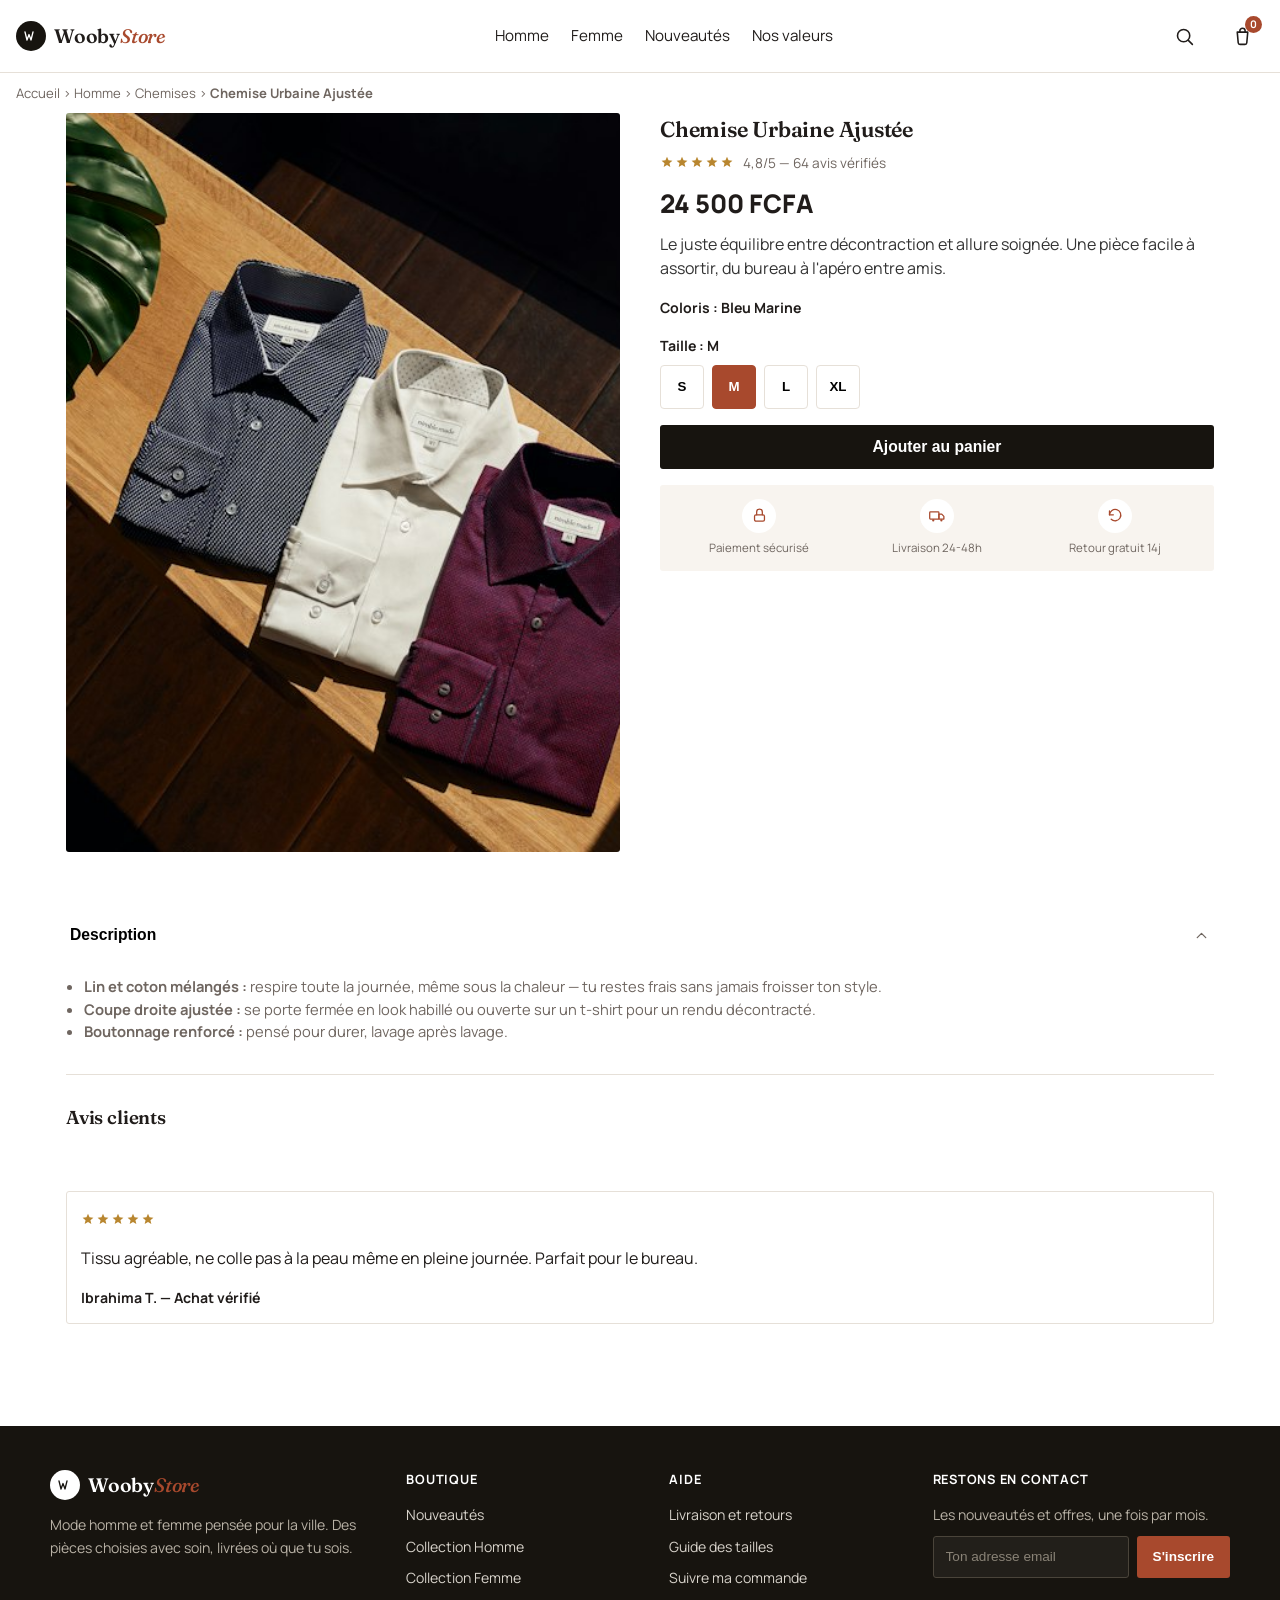
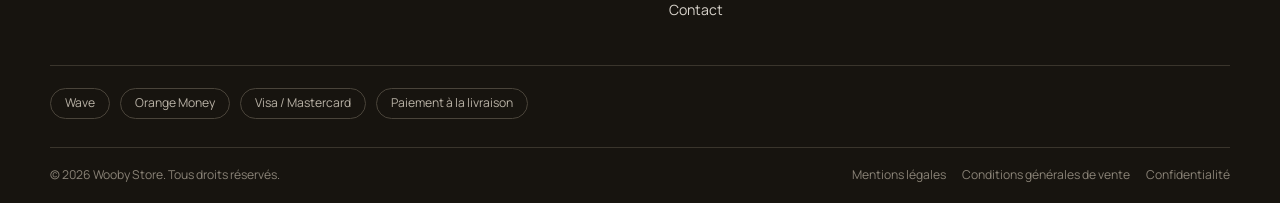
==== produit-2.html @ d448c592 "Premiere version de la maquette Wooby Store Boutique en ligne complete : catalogue, fiches produits," ====
<!DOCTYPE html>
<html lang="fr">
<head>
<meta charset="UTF-8">
<meta name="viewport" content="width=device-width, initial-scale=1.0">
<title>Chemise Urbaine Ajustée — Wooby Store</title>
<link rel="stylesheet" href="css/style.css">
</head>
<body>

<header class="site-header">
  <div class="header-bar">
    <button class="menu-burger" onclick="toggleMenuMobile()" aria-label="Ouvrir le menu"><svg class="icon" viewBox="0 0 24 24" fill="none" stroke="currentColor" stroke-width="1.8" stroke-linecap="round" stroke-linejoin="round" aria-hidden="true"><line x1="3" y1="6" x2="21" y2="6"/><line x1="3" y1="12" x2="21" y2="12"/><line x1="3" y1="18" x2="21" y2="18"/></svg></button>
    <a href="index.html" class="logo"><span class="logo-marque" aria-hidden="true"><svg viewBox="0 0 32 32"><path d="M4 8l4 16 4-11 4 11 4-16" fill="none" stroke="currentColor" stroke-width="2.6" stroke-linecap="round" stroke-linejoin="round"/></svg></span><span class="logo-texte">Wooby<em>Store</em></span></a>
    <nav class="nav-principale">
      <a href="categorie-homme.html">Homme</a>
      <a href="categorie-femme.html">Femme</a>
      <a href="liste-produits.html?cat=nouveautes">Nouveautés</a>
      <a href="index.html#a-propos">Nos valeurs</a>
    </nav>
    <div class="header-icones">
      <button class="icone-btn" aria-label="Rechercher"><svg class="icon" viewBox="0 0 24 24" fill="none" stroke="currentColor" stroke-width="1.8" stroke-linecap="round" stroke-linejoin="round" aria-hidden="true"><circle cx="11" cy="11" r="7"/><line x1="21" y1="21" x2="16.65" y2="16.65"/></svg></button>
      <a href="panier.html" class="icone-btn" aria-label="Panier"><svg class="icon" viewBox="0 0 24 24" fill="none" stroke="currentColor" stroke-width="1.8" stroke-linecap="round" stroke-linejoin="round" aria-hidden="true"><path d="M6 7h12l-1.1 12.1a2 2 0 0 1-2 1.9H9.1a2 2 0 0 1-2-1.9L6 7z"/><path d="M9 7V5.5a3 3 0 0 1 6 0V7"/></svg><span class="badge-panier">0</span></a>
    </div>
  </div>
  <div class="menu-mobile" id="menu-mobile">
    <a href="categorie-homme.html">Homme</a>
    <a href="categorie-femme.html">Femme</a>
    <a href="liste-produits.html?cat=nouveautes">Nouveautés</a>
    <a href="index.html#a-propos">Nos valeurs</a>
  </div>
</header>

<nav class="fil-ariane">
  <a href="index.html">Accueil</a> &rsaquo;
  <a href="categorie-homme.html">Homme</a> &rsaquo;
  <a href="liste-produits.html?cat=chemises">Chemises</a> &rsaquo;
  <strong>Chemise Urbaine Ajustée</strong>
</nav>

<div class="page-produit">
  <div class="container">

    <div class="galerie">
      <div class="galerie-principale">
        <img id="image-principale" src="images/chemise-homme.jpg" alt="Chemise Urbaine Ajustée, pliée">
      </div>
    </div>

    <div class="zone-achat">
      <h1>Chemise Urbaine Ajustée</h1>
      <div class="note-avis">
        <span class="etoiles"><svg class="icon-star" viewBox="0 0 24 24" aria-hidden="true"><polygon points="12,3 14.6,9.1 21.3,9.7 16.2,14.1 17.7,20.6 12,17.1 6.3,20.6 7.8,14.1 2.7,9.7 9.4,9.1"/></svg><svg class="icon-star" viewBox="0 0 24 24" aria-hidden="true"><polygon points="12,3 14.6,9.1 21.3,9.7 16.2,14.1 17.7,20.6 12,17.1 6.3,20.6 7.8,14.1 2.7,9.7 9.4,9.1"/></svg><svg class="icon-star" viewBox="0 0 24 24" aria-hidden="true"><polygon points="12,3 14.6,9.1 21.3,9.7 16.2,14.1 17.7,20.6 12,17.1 6.3,20.6 7.8,14.1 2.7,9.7 9.4,9.1"/></svg><svg class="icon-star" viewBox="0 0 24 24" aria-hidden="true"><polygon points="12,3 14.6,9.1 21.3,9.7 16.2,14.1 17.7,20.6 12,17.1 6.3,20.6 7.8,14.1 2.7,9.7 9.4,9.1"/></svg><svg class="icon-star" viewBox="0 0 24 24" aria-hidden="true"><polygon points="12,3 14.6,9.1 21.3,9.7 16.2,14.1 17.7,20.6 12,17.1 6.3,20.6 7.8,14.1 2.7,9.7 9.4,9.1"/></svg></span>
        <span>4,8/5 — 64 avis vérifiés</span>
      </div>

      <div class="prix-produit">24 500 FCFA</div>

      <p style="margin:-6px 0 16px; color:#333;">
        Le juste équilibre entre décontraction et allure soignée. Une pièce facile à assortir, du bureau à l'apéro entre amis.
      </p>

      <div class="selecteur">
        <label>Coloris : <span id="couleur-choisie">Bleu Marine</span></label>
      </div>

      <div class="selecteur">
        <label>Taille : <span id="taille-choisie">M</span></label>
        <div class="options-taille">
          <button class="pastille-taille" onclick="choisirTaille('S', this)">S</button>
          <button class="pastille-taille actif" onclick="choisirTaille('M', this)">M</button>
          <button class="pastille-taille" onclick="choisirTaille('L', this)">L</button>
          <button class="pastille-taille" onclick="choisirTaille('XL', this)">XL</button>
        </div>
      </div>

      <div class="cta-desktop">
        <button class="btn btn-primaire btn-large"
          onclick="ajouterAuPanier({id:'chemise', nom:'Chemise Urbaine Ajustée', prix:24500, image:'images/chemise-homme.jpg', couleur: document.getElementById('couleur-choisie').textContent, taille: document.getElementById('taille-choisie').textContent, quantite:1}); window.location.href='panier.html';">
          Ajouter au panier
        </button>
      </div>

      <div class="reassurance">
        <div class="item"><span class="picto"><svg class="icon" viewBox="0 0 24 24" fill="none" stroke="currentColor" stroke-width="1.8" stroke-linecap="round" stroke-linejoin="round" aria-hidden="true"><rect x="5" y="11" width="14" height="9" rx="2"/><path d="M8 11V7a4 4 0 0 1 8 0v4"/></svg></span>Paiement sécurisé</div>
        <div class="item"><span class="picto"><svg class="icon" viewBox="0 0 24 24" fill="none" stroke="currentColor" stroke-width="1.8" stroke-linecap="round" stroke-linejoin="round" aria-hidden="true"><rect x="1" y="7" width="13" height="10" rx="1"/><path d="M14 10h4l3 3.2V17h-7v-7z"/><circle cx="6" cy="19" r="1.6" fill="currentColor" stroke="none"/><circle cx="17.5" cy="19" r="1.6" fill="currentColor" stroke="none"/></svg></span>Livraison 24-48h</div>
        <div class="item"><span class="picto"><svg class="icon" viewBox="0 0 24 24" fill="none" stroke="currentColor" stroke-width="1.8" stroke-linecap="round" stroke-linejoin="round" aria-hidden="true"><path d="M3.5 11a8 8 0 1 1 2.4 6.2"/><polyline points="3.5 5.5 3.5 11 9 11"/></svg></span>Retour gratuit 14j</div>
      </div>
    </div>

    <div class="onglets">
      <div class="accordeon-item ouvert">
        <button class="accordeon-titre" onclick="toggleAccordeon(this)">Description <span class="fleche"><svg class="icon" viewBox="0 0 24 24" fill="none" stroke="currentColor" stroke-width="1.8" stroke-linecap="round" stroke-linejoin="round" aria-hidden="true"><polyline points="6 9 12 15 18 9"/></svg></span></button>
        <div class="accordeon-contenu">
          <ul>
            <li><strong>Lin et coton mélangés :</strong> respire toute la journée, même sous la chaleur — tu restes frais sans jamais froisser ton style.</li>
            <li><strong>Coupe droite ajustée :</strong> se porte fermée en look habillé ou ouverte sur un t-shirt pour un rendu décontracté.</li>
            <li><strong>Boutonnage renforcé :</strong> pensé pour durer, lavage après lavage.</li>
          </ul>
        </div>
      </div>
      <h3 style="margin-top:28px;">Avis clients</h3>
    </div>
    <div class="avis-liste">
      <div class="avis-carte">
        <span class="etoiles"><svg class="icon-star" viewBox="0 0 24 24" aria-hidden="true"><polygon points="12,3 14.6,9.1 21.3,9.7 16.2,14.1 17.7,20.6 12,17.1 6.3,20.6 7.8,14.1 2.7,9.7 9.4,9.1"/></svg><svg class="icon-star" viewBox="0 0 24 24" aria-hidden="true"><polygon points="12,3 14.6,9.1 21.3,9.7 16.2,14.1 17.7,20.6 12,17.1 6.3,20.6 7.8,14.1 2.7,9.7 9.4,9.1"/></svg><svg class="icon-star" viewBox="0 0 24 24" aria-hidden="true"><polygon points="12,3 14.6,9.1 21.3,9.7 16.2,14.1 17.7,20.6 12,17.1 6.3,20.6 7.8,14.1 2.7,9.7 9.4,9.1"/></svg><svg class="icon-star" viewBox="0 0 24 24" aria-hidden="true"><polygon points="12,3 14.6,9.1 21.3,9.7 16.2,14.1 17.7,20.6 12,17.1 6.3,20.6 7.8,14.1 2.7,9.7 9.4,9.1"/></svg><svg class="icon-star" viewBox="0 0 24 24" aria-hidden="true"><polygon points="12,3 14.6,9.1 21.3,9.7 16.2,14.1 17.7,20.6 12,17.1 6.3,20.6 7.8,14.1 2.7,9.7 9.4,9.1"/></svg></span>
        <p>Tissu agréable, ne colle pas à la peau même en pleine journée. Parfait pour le bureau.</p>
        <div class="auteur">Ibrahima T. — Achat vérifié</div>
      </div>
    </div>

  </div>
</div>

<footer class="site-footer" id="a-propos">
  <div class="footer-haut">
    <div class="footer-marque">
      <span class="logo"><span class="logo-marque" aria-hidden="true"><svg viewBox="0 0 32 32"><path d="M4 8l4 16 4-11 4 11 4-16" fill="none" stroke="currentColor" stroke-width="2.6" stroke-linecap="round" stroke-linejoin="round"/></svg></span><span class="logo-texte">Wooby<em>Store</em></span></span>
      <p>Mode homme et femme pensée pour la ville. Des pièces choisies avec soin, livrées où que tu sois.</p>
    </div>

    <div class="footer-colonne">
      <h4>Boutique</h4>
      <ul>
        <li><a href="liste-produits.html?cat=nouveautes">Nouveautés</a></li>
        <li><a href="categorie-homme.html">Collection Homme</a></li>
        <li><a href="categorie-femme.html">Collection Femme</a></li>
      </ul>
    </div>

    <div class="footer-colonne">
      <h4>Aide</h4>
      <ul>
        <li><a href="#">Livraison et retours</a></li>
        <li><a href="#">Guide des tailles</a></li>
        <li><a href="#">Suivre ma commande</a></li>
        <li><a href="#">Contact</a></li>
      </ul>
    </div>

    <div class="footer-colonne footer-newsletter">
      <h4>Restons en contact</h4>
      <p style="margin:0 0 10px; color:#b9b2a6;">Les nouveautés et offres, une fois par mois.</p>
      <form onsubmit="return false;">
        <input type="email" placeholder="Ton adresse email" aria-label="Adresse email">
        <button type="submit">S'inscrire</button>
      </form>
    </div>
  </div>

  <div class="footer-paiements">
    <span>Wave</span>
    <span>Orange Money</span>
    <span>Visa / Mastercard</span>
    <span>Paiement à la livraison</span>
  </div>

  <div class="footer-bas">
    <span>© 2026 Wooby Store. Tous droits réservés.</span>
    <nav>
      <a href="#">Mentions légales</a>
      <a href="#">Conditions générales de vente</a>
      <a href="#">Confidentialité</a>
    </nav>
  </div>
</footer>

<div class="cta-flottant">
  <span class="prix-mini">24 500 FCFA</span>
  <button class="btn btn-primaire" style="flex:1;"
    onclick="ajouterAuPanier({id:'chemise', nom:'Chemise Urbaine Ajustée', prix:24500, image:'images/chemise-homme.jpg', couleur: document.getElementById('couleur-choisie').textContent, taille: document.getElementById('taille-choisie').textContent, quantite:1}); window.location.href='panier.html';">
    Ajouter au panier
  </button>
</div>

<script src="js/script.js"></script>
</body>
</html>
---- css/style.css ----
/* =========================================================
   WOOBY STORE — Feuille de style unique, mobile-first
   ========================================================= */

@import url('https://fonts.googleapis.com/css2?family=Fraunces:ital,opsz,wght@0,9..144,500;0,9..144,600;0,9..144,700;1,9..144,500&family=Manrope:wght@400;500;600;700;800&display=swap');

:root {
  --couleur-fond: #ffffff;
  --couleur-texte: #201c1a;
  --couleur-texte-clair: #6f6660;
  --couleur-bordure: #e6e0d8;
  --couleur-accent: #17140f;       /* CTA principal : encre profonde, contraste maximal */
  --couleur-accent-hover: #322c24;
  --couleur-marque: #a8492d;       /* rouille signature — remplace le noir/blanc générique */
  --couleur-marque-claire: #f3e3da;
  --couleur-succes: #2f6b4f;       /* réassurance / confirmation */
  --couleur-alerte: #a8492d;       /* stock bas — reprend la couleur de marque */
  --couleur-fond-clair: #f8f4ef;
  --police-titres: "Fraunces", Georgia, serif;
  --police-texte: "Manrope", -apple-system, "Segoe UI", Roboto, sans-serif;
  --rayon: 3px;
  --ombre: 0 2px 14px rgba(23,20,15,0.07);
  --zone-cliquable-min: 44px;
  font-size: 16px;
}

* { box-sizing: border-box; }

body {
  margin: 0;
  font-family: var(--police-texte);
  color: var(--couleur-texte);
  background: var(--couleur-fond);
  line-height: 1.55;
  padding-bottom: 78px; /* laisse la place au CTA flottant mobile */
}

h1, h2, h3, .section-titre {
  font-family: var(--police-titres);
  font-weight: 600;
  letter-spacing: -0.01em;
}

/* ================= ICONES SVG (remplacent les emojis) ================= */

.icon {
  width: 20px;
  height: 20px;
  flex-shrink: 0;
  vertical-align: -5px;
}

.icon-star {
  width: 14px;
  height: 14px;
  vertical-align: -2px;
  fill: #b8862f;
  margin-right: 1px;
}
.icon-star-vide { fill: #e6dfd3; }

a { color: inherit; text-decoration: none; }
img { max-width: 100%; display: block; }
ul { padding-left: 1.1rem; }

.container {
  max-width: 1180px;
  margin: 0 auto;
  padding: 0 16px;
}

/* ================= HEADER / NAVIGATION ================= */

.site-header {
  position: sticky;
  top: 0;
  z-index: 50;
  background: #fff;
  border-bottom: 1px solid var(--couleur-bordure);
}

.header-bar {
  display: flex;
  align-items: center;
  justify-content: space-between;
  padding: 14px 16px;
  gap: 12px;
}

.logo {
  display: flex;
  align-items: center;
  gap: 8px;
}

.logo-marque {
  width: 30px;
  height: 30px;
  display: flex;
  align-items: center;
  justify-content: center;
  border-radius: 50%;
  background: var(--couleur-accent);
  color: #fff;
  flex-shrink: 0;
}
.logo-marque svg { width: 16px; height: 16px; }

.logo-texte {
  font-family: var(--police-titres);
  font-size: 1.22rem;
  font-weight: 600;
  letter-spacing: -0.01em;
  color: var(--couleur-texte);
}
.logo-texte em {
  font-style: italic;
  font-weight: 500;
  color: var(--couleur-marque);
}

.nav-principale {
  display: none;
  gap: 22px;
  font-size: 0.95rem;
}

.nav-principale a:hover { text-decoration: underline; }

.header-icones {
  display: flex;
  align-items: center;
  gap: 14px;
}

.icone-btn {
  position: relative;
  display: flex;
  align-items: center;
  justify-content: center;
  width: var(--zone-cliquable-min);
  height: var(--zone-cliquable-min);
  cursor: pointer;
  background: none;
  border: none;
  color: var(--couleur-texte);
}
.icone-btn .icon { vertical-align: 0; width: 21px; height: 21px; }

.badge-panier {
  position: absolute;
  top: 2px;
  right: 2px;
  background: var(--couleur-marque);
  color: #fff;
  font-size: 0.65rem;
  font-weight: 700;
  border-radius: 50%;
  width: 17px;
  height: 17px;
  display: flex;
  align-items: center;
  justify-content: center;
}

/* menu hamburger — zone rouge : toléré mais sans action de vente */
.menu-burger {
  width: var(--zone-cliquable-min);
  height: var(--zone-cliquable-min);
  display: flex;
  align-items: center;
  justify-content: center;
  background: none;
  border: none;
  cursor: pointer;
  color: var(--couleur-texte);
}
.menu-burger .icon { vertical-align: 0; }

.menu-mobile {
  display: none;
  flex-direction: column;
  border-top: 1px solid var(--couleur-bordure);
  padding: 10px 16px 16px;
}

.menu-mobile.ouvert { display: flex; }

.menu-mobile a {
  padding: 12px 0;
  border-bottom: 1px solid var(--couleur-bordure);
  font-size: 1rem;
}

.fil-ariane {
  font-size: 0.82rem;
  color: var(--couleur-texte-clair);
  padding: 10px 16px;
}

.fil-ariane a:hover { text-decoration: underline; }

/* ================= HERO / ACCUEIL ================= */

.hero {
  position: relative;
  min-height: 62vw;
  max-height: 520px;
  overflow: hidden;
  display: flex;
  align-items: flex-end;
}

.hero img {
  position: absolute;
  inset: 0;
  width: 100%;
  height: 100%;
  object-fit: cover;
}

.hero-contenu {
  position: relative;
  z-index: 2;
  padding: 28px 20px;
  color: #fff;
  background: linear-gradient(0deg, rgba(0,0,0,0.55), rgba(0,0,0,0));
  width: 100%;
}

.hero-contenu h1 {
  margin: 0 0 6px;
  font-size: 1.6rem;
}

.hero-contenu p { margin: 0 0 14px; opacity: 0.9; }

.btn {
  display: inline-flex;
  align-items: center;
  justify-content: center;
  gap: 8px;
  padding: 13px 22px;
  border-radius: var(--rayon);
  font-weight: 700;
  font-size: 0.98rem;
  cursor: pointer;
  border: none;
  min-height: var(--zone-cliquable-min);
}

.btn-primaire {
  background: var(--couleur-accent);
  color: #fff;
}
.btn-primaire:hover { background: var(--couleur-accent-hover); }

.btn-secondaire {
  background: #fff;
  color: var(--couleur-texte);
  border: 2px solid var(--couleur-texte);
}

.btn-large { width: 100%; }

.section-titre {
  font-size: 1.25rem;
  margin: 34px 0 16px;
  padding: 0 16px;
}

/* deux blocs Homme / Femme sur l'accueil */
.genres {
  display: grid;
  grid-template-columns: 1fr;
  gap: 14px;
  padding: 0 16px;
}

.genre-carte {
  position: relative;
  border-radius: var(--rayon);
  overflow: hidden;
  min-height: 240px;
  display: flex;
  align-items: flex-end;
}

.genre-carte img {
  position: absolute;
  inset: 0;
  width: 100%;
  height: 100%;
  object-fit: cover;
}

.genre-carte .overlay {
  position: relative;
  z-index: 2;
  padding: 18px;
  background: linear-gradient(0deg, rgba(0,0,0,0.6), rgba(0,0,0,0));
  width: 100%;
  color: #fff;
}

.genre-carte h3 { margin: 0 0 4px; font-size: 1.15rem; }
.genre-carte a { font-size: 0.85rem; text-decoration: underline; }

/* ================= GRILLE PRODUITS ================= */

.grille-produits {
  display: grid;
  grid-template-columns: repeat(2, 1fr);
  gap: 14px;
  padding: 0 16px 30px;
}

.carte-produit {
  border: 1px solid var(--couleur-bordure);
  border-radius: var(--rayon);
  overflow: hidden;
  background: #fff;
  display: flex;
  flex-direction: column;
}

.carte-produit .image-wrap { position: relative; aspect-ratio: 3/4; overflow: hidden; }
.carte-produit img { width: 100%; height: 100%; object-fit: cover; }

.badge-stock {
  position: absolute;
  top: 8px;
  left: 8px;
  background: var(--couleur-alerte);
  color: #fff;
  font-size: 0.68rem;
  font-weight: 700;
  padding: 3px 8px;
  border-radius: 20px;
}

.carte-produit-info { padding: 10px 12px 14px; flex: 1; display: flex; flex-direction: column; }
.carte-produit-info h4 { margin: 0 0 4px; font-size: 0.92rem; }
.carte-produit-info .prix { font-weight: 800; margin-top: auto; padding-top: 6px; }
.etoiles { color: #d99a00; font-size: 0.8rem; }

/* ================= CATEGORIES (sous-catégories) ================= */

.sous-categories {
  display: grid;
  grid-template-columns: repeat(2, 1fr);
  gap: 12px;
  padding: 0 16px 30px;
}

.sous-cat-carte {
  position: relative;
  border-radius: var(--rayon);
  overflow: hidden;
  aspect-ratio: 1/1;
  display: flex;
  align-items: flex-end;
}

.sous-cat-carte img { position: absolute; inset: 0; width: 100%; height: 100%; object-fit: cover; }

.sous-cat-carte span {
  position: relative;
  z-index: 2;
  color: #fff;
  font-weight: 700;
  padding: 12px;
  width: 100%;
  background: linear-gradient(0deg, rgba(0,0,0,0.55), rgba(0,0,0,0));
}

/* ================= PAGE PRODUIT (CRO) ================= */

.page-produit { padding-bottom: 40px; }

.galerie {
  padding: 0 16px;
}

.galerie-principale {
  position: relative;
  aspect-ratio: 3/4;
  border-radius: var(--rayon);
  overflow: hidden;
  background: var(--couleur-fond-clair);
  margin-bottom: 8px;
}

.galerie-principale img {
  width: 100%;
  height: 100%;
  object-fit: cover;
}

.galerie-vignettes {
  display: grid;
  grid-template-columns: repeat(4, 1fr);
  gap: 8px;
}

.galerie-vignettes button {
  padding: 0;
  border: 2px solid transparent;
  border-radius: 4px;
  overflow: hidden;
  aspect-ratio: 1/1;
  cursor: pointer;
  background: none;
}

.galerie-vignettes button.actif { border-color: var(--couleur-marque); }
.galerie-vignettes img { width: 100%; height: 100%; object-fit: cover; }

.zone-achat {
  padding: 20px 16px 0;
}

.zone-achat h1 { font-size: 1.35rem; margin: 0 0 6px; }

.note-avis {
  display: flex;
  align-items: center;
  gap: 8px;
  font-size: 0.85rem;
  color: var(--couleur-texte-clair);
  margin-bottom: 10px;
}

.prix-produit { font-size: 1.6rem; font-weight: 800; margin-bottom: 14px; }
.prix-produit .barre { font-size: 1rem; font-weight: 400; text-decoration: line-through; color: var(--couleur-texte-clair); margin-left: 8px; }

.selecteur { margin-bottom: 16px; }
.selecteur label { display: block; font-weight: 700; font-size: 0.88rem; margin-bottom: 8px; }

.options-couleur { display: flex; gap: 10px; }
.pastille-couleur {
  width: 34px; height: 34px; border-radius: 50%;
  border: 2px solid var(--couleur-bordure);
  cursor: pointer;
  position: relative;
}
.pastille-couleur.actif { border-color: var(--couleur-marque); }
.pastille-couleur.actif::after {
  content: "✓"; position: absolute; inset: 0; display: flex;
  align-items: center; justify-content: center; color: #fff; font-size: 0.8rem;
}

.options-taille { display: flex; gap: 8px; flex-wrap: wrap; }
.pastille-taille {
  min-width: var(--zone-cliquable-min);
  height: var(--zone-cliquable-min);
  padding: 0 10px;
  border: 1px solid var(--couleur-bordure);
  border-radius: 4px;
  background: #fff;
  cursor: pointer;
  font-weight: 600;
}
.pastille-taille.actif { background: var(--couleur-marque); color: #fff; border-color: var(--couleur-marque); }

.stock-info {
  font-size: 0.85rem;
  font-weight: 700;
  color: var(--couleur-alerte);
  margin-bottom: 14px;
}

.cta-desktop { margin-bottom: 16px; }

.reassurance {
  display: grid;
  grid-template-columns: repeat(3, 1fr);
  gap: 8px;
  padding: 14px;
  background: var(--couleur-fond-clair);
  border-radius: var(--rayon);
  margin: 4px 0 24px;
  text-align: center;
}

.reassurance .item { font-size: 0.72rem; color: var(--couleur-texte-clair); }
.reassurance .item .picto {
  display: flex;
  align-items: center;
  justify-content: center;
  margin: 0 auto 6px;
  width: 34px;
  height: 34px;
  border-radius: 50%;
  background: #fff;
  color: var(--couleur-marque);
}
.reassurance .item .picto .icon { width: 17px; height: 17px; vertical-align: 0; }

/* CTA flottant mobile — zone verte du pouce */
.cta-flottant {
  position: fixed;
  bottom: 0;
  left: 0;
  right: 0;
  z-index: 60;
  background: #fff;
  border-top: 1px solid var(--couleur-bordure);
  padding: 10px 16px;
  display: flex;
  gap: 10px;
  align-items: center;
  box-shadow: 0 -4px 14px rgba(0,0,0,0.06);
}

.cta-flottant .prix-mini { font-weight: 800; font-size: 1.05rem; white-space: nowrap; }

.onglets {
  padding: 0 16px;
  margin-top: 10px;
}

.accordeon-item { border-bottom: 1px solid var(--couleur-bordure); }
.accordeon-titre {
  width: 100%;
  text-align: left;
  background: none;
  border: none;
  padding: 16px 4px;
  font-weight: 700;
  font-size: 0.98rem;
  display: flex;
  justify-content: space-between;
  align-items: center;
  cursor: pointer;
}

.accordeon-contenu {
  max-height: 0;
  overflow: hidden;
  transition: max-height 0.25s ease;
  font-size: 0.92rem;
  color: var(--couleur-texte-clair);
}

.accordeon-item.ouvert .accordeon-contenu { max-height: 500px; padding-bottom: 16px; }
.accordeon-item.ouvert .fleche { transform: rotate(180deg); }
.fleche { display: inline-flex; transition: transform 0.2s ease; color: var(--couleur-texte-clair); }
.fleche .icon { width: 17px; height: 17px; vertical-align: 0; }

.avis-liste { padding: 0 16px; }

.avis-carte {
  border: 1px solid var(--couleur-bordure);
  border-radius: var(--rayon);
  padding: 14px;
  margin-bottom: 12px;
}

.avis-carte .auteur { font-weight: 700; font-size: 0.88rem; margin-top: 6px; }

.ugc-galerie {
  display: grid;
  grid-template-columns: repeat(3, 1fr);
  gap: 8px;
  padding: 0 16px 10px;
}

.ugc-galerie img { border-radius: 4px; aspect-ratio: 1/1; object-fit: cover; }

/* ================= PANIER ================= */

.page-panier { padding: 20px 16px 40px; }
.page-panier h1 { font-size: 1.3rem; }

.article-panier {
  display: flex;
  gap: 12px;
  padding: 14px 0;
  border-bottom: 1px solid var(--couleur-bordure);
}

.article-panier img { width: 84px; height: 100px; object-fit: cover; border-radius: 4px; }
.article-panier-info { flex: 1; }
.article-panier-info h4 { margin: 0 0 4px; font-size: 0.95rem; }
.article-panier-info .meta { font-size: 0.8rem; color: var(--couleur-texte-clair); }

.quantite-controle {
  display: inline-flex;
  align-items: center;
  border: 1px solid var(--couleur-bordure);
  border-radius: 4px;
  margin-top: 8px;
}
.quantite-controle button {
  width: 34px; height: 34px;
  background: none; border: none; cursor: pointer; font-size: 1rem;
}
.quantite-controle span { width: 28px; text-align: center; }

.suggestions-panier {
  margin: 22px 0;
  padding: 16px;
  background: var(--couleur-fond-clair);
  border-radius: var(--rayon);
}

.suggestions-panier h3 { margin-top: 0; font-size: 1rem; }

.suggestion-item {
  display: flex;
  align-items: center;
  gap: 10px;
  padding: 8px 0;
  border-bottom: 1px solid var(--couleur-bordure);
}
.suggestion-item:last-child { border-bottom: none; }
.suggestion-item img { width: 46px; height: 46px; object-fit: cover; border-radius: 4px; }
.suggestion-item .infos { flex: 1; font-size: 0.86rem; }
.suggestion-item button {
  width: 32px; height: 32px; border-radius: 50%;
  border: none; background: var(--couleur-marque); color: #fff; font-size: 1.1rem; cursor: pointer;
}

.encart-upgrade {
  border: 2px dashed var(--couleur-succes);
  border-radius: var(--rayon);
  padding: 14px;
  text-align: center;
  margin-bottom: 20px;
}
.encart-upgrade .label {
  display: inline-block;
  background: var(--couleur-succes);
  color: #fff;
  font-size: 0.7rem;
  font-weight: 700;
  padding: 2px 10px;
  border-radius: 20px;
  margin-bottom: 8px;
}

.recap-commande {
  background: var(--couleur-fond-clair);
  border-radius: var(--rayon);
  padding: 16px;
}
.recap-ligne { display: flex; justify-content: space-between; margin-bottom: 8px; font-size: 0.92rem; }
.recap-ligne.total { font-weight: 800; font-size: 1.1rem; border-top: 1px solid var(--couleur-bordure); padding-top: 10px; margin-top: 10px; }

/* ================= TUNNEL : livraison / paiement ================= */

.page-tunnel { padding: 20px 16px 100px; max-width: 560px; margin: 0 auto; }

.etapes-tunnel {
  display: flex;
  justify-content: space-between;
  margin-bottom: 26px;
  font-size: 0.75rem;
  color: var(--couleur-texte-clair);
}
.etapes-tunnel .etape { text-align: center; flex: 1; min-width: 0; position: relative; overflow-wrap: break-word; }
.etapes-tunnel .etape.active { color: var(--couleur-texte); font-weight: 700; }
.etapes-tunnel .rond {
  width: 26px; height: 26px; border-radius: 50%;
  background: var(--couleur-bordure);
  color: #fff; display: flex; align-items: center; justify-content: center;
  margin: 0 auto 6px; font-size: 0.78rem; font-weight: 700;
}
.etapes-tunnel .etape.active .rond,
.etapes-tunnel .etape.fait .rond { background: var(--couleur-marque); }

.bloc-invite {
  border: 2px solid var(--couleur-succes);
  background: #f2f9f5;
  border-radius: var(--rayon);
  padding: 14px;
  margin-bottom: 20px;
  font-size: 0.88rem;
}
.bloc-invite strong { color: var(--couleur-succes); }

.formulaire label {
  display: block;
  font-size: 0.85rem;
  font-weight: 700;
  margin: 14px 0 6px;
}

.formulaire input,
.formulaire select {
  width: 100%;
  min-height: var(--zone-cliquable-min);
  padding: 10px 12px;
  border: 1px solid var(--couleur-bordure);
  border-radius: 4px;
  font-size: 1rem;
}

.moyens-paiement { display: flex; flex-direction: column; gap: 10px; margin: 16px 0 22px; }

.moyen-paiement {
  display: flex;
  align-items: center;
  gap: 12px;
  border: 1px solid var(--couleur-bordure);
  border-radius: var(--rayon);
  padding: 14px;
  cursor: pointer;
}
.moyen-paiement.actif { border-color: var(--couleur-marque); background: var(--couleur-marque-claire); }
.moyen-paiement .picto {
  display: flex; align-items: center; justify-content: center;
  width: 38px; height: 38px; border-radius: 50%;
  background: var(--couleur-fond-clair); color: var(--couleur-texte);
  flex-shrink: 0;
}
.moyen-paiement.actif .picto { background: #fff; color: var(--couleur-marque); }
.moyen-paiement .picto .icon { width: 19px; height: 19px; vertical-align: 0; }
.moyen-paiement .titre { font-weight: 700; font-size: 0.92rem; }
.moyen-paiement .sous { font-size: 0.78rem; color: var(--couleur-texte-clair); }

/* ================= CONFIRMATION ================= */

.page-confirmation {
  padding: 60px 20px;
  text-align: center;
  max-width: 480px;
  margin: 0 auto;
}
.icone-succes {
  width: 74px; height: 74px; border-radius: 50%;
  background: var(--couleur-succes); color: #fff;
  display: flex; align-items: center; justify-content: center;
  margin: 0 auto 18px;
}
.icone-succes .icon { width: 34px; height: 34px; vertical-align: 0; }
.numero-commande {
  background: var(--couleur-fond-clair);
  border-radius: var(--rayon);
  padding: 14px;
  font-weight: 700;
  margin: 20px 0;
}

/* ================= AUDIT PAGE (annexe pédagogique) ================= */

.page-audit { padding: 20px 16px 50px; max-width: 760px; margin: 0 auto; }
.audit-item {
  border: 1px solid var(--couleur-bordure);
  border-radius: var(--rayon);
  padding: 14px;
  margin-bottom: 10px;
  display: flex;
  gap: 10px;
}
.audit-item .puce {
  width: 22px; height: 22px; border-radius: 50%;
  background: var(--couleur-succes); color: #fff;
  display: flex; align-items: center; justify-content: center;
  flex-shrink: 0; margin-top: 2px;
}
.audit-item .puce .icon { width: 13px; height: 13px; vertical-align: 0; }
.audit-item h4 { margin: 0 0 4px; font-size: 0.92rem; }
.audit-item p { margin: 0; font-size: 0.85rem; color: var(--couleur-texte-clair); }

/* ================= FOOTER ================= */

.site-footer {
  background: var(--couleur-accent);
  color: #d8d3cb;
  margin-top: 50px;
  padding: 44px 16px 0;
  font-size: 0.88rem;
}

.footer-haut {
  max-width: 1180px;
  margin: 0 auto;
  display: grid;
  grid-template-columns: 1fr;
  gap: 30px;
  padding-bottom: 34px;
}

.footer-marque .logo-texte { color: #fff; }
.footer-marque .logo-marque { background: #fff; color: var(--couleur-accent); }
.footer-marque p { margin: 14px 0 0; line-height: 1.6; color: #b9b2a6; max-width: 320px; }

.footer-colonne h4 {
  color: #fff;
  font-family: var(--police-texte);
  font-size: 0.8rem;
  text-transform: uppercase;
  letter-spacing: 0.06em;
  margin: 0 0 14px;
}
.footer-colonne ul { list-style: none; padding: 0; margin: 0; }
.footer-colonne li { margin-bottom: 10px; }
.footer-colonne a { color: #d8d3cb; }
.footer-colonne a:hover { color: #fff; text-decoration: underline; }

.footer-newsletter form {
  display: flex;
  gap: 8px;
  margin-top: 4px;
}
.footer-newsletter input[type="email"] {
  flex: 1;
  min-height: 42px;
  padding: 0 12px;
  border: 1px solid #4a443a;
  border-radius: var(--rayon);
  background: #221f1a;
  color: #fff;
  font-size: 0.85rem;
}
.footer-newsletter input[type="email"]::placeholder { color: #8a8377; }
.footer-newsletter button {
  min-height: 42px;
  padding: 0 16px;
  background: var(--couleur-marque);
  color: #fff;
  border: none;
  border-radius: var(--rayon);
  font-weight: 700;
  font-size: 0.85rem;
  cursor: pointer;
}

.footer-paiements {
  max-width: 1180px;
  margin: 0 auto;
  display: flex;
  flex-wrap: wrap;
  gap: 10px;
  padding-bottom: 28px;
  border-top: 1px solid #3a352c;
  padding-top: 22px;
}
.footer-paiements span {
  border: 1px solid #4a443a;
  border-radius: 20px;
  padding: 5px 14px;
  font-size: 0.76rem;
  color: #b9b2a6;
}

.footer-bas {
  max-width: 1180px;
  margin: 0 auto;
  display: flex;
  flex-wrap: wrap;
  gap: 12px;
  justify-content: space-between;
  align-items: center;
  border-top: 1px solid #3a352c;
  padding: 18px 0;
  font-size: 0.76rem;
  color: #8a8377;
}
.footer-bas nav { display: flex; gap: 16px; flex-wrap: wrap; }
.footer-bas a { color: #8a8377; }
.footer-bas a:hover { color: #fff; }

@media (min-width: 760px) {
  .footer-haut { grid-template-columns: 1.4fr 1fr 1fr 1.2fr; }
}

/* ================= UTILITAIRES ================= */

.masquer-mobile { display: none; }

/* ================= RESPONSIVE : TABLETTE / DESKTOP ================= */

@media (min-width: 760px) {
  body { padding-bottom: 0; }
  .cta-flottant { display: none; }
  .nav-principale { display: flex; }
  .menu-burger { display: none; }
  .menu-mobile { display: none !important; }

  .grille-produits { grid-template-columns: repeat(4, 1fr); }
  .sous-categories { grid-template-columns: repeat(4, 1fr); }
  .genres { grid-template-columns: repeat(2, 1fr); }

  .page-produit .container {
    display: grid;
    grid-template-columns: 1fr 1fr;
    gap: 40px;
    align-items: start;
  }
  .galerie { padding: 0; }
  .zone-achat { padding: 0; }
  .onglets, .avis-liste, .ugc-galerie { grid-column: 1 / -1; padding: 0; }

  .page-panier { max-width: 900px; margin: 0 auto; }
  .page-panier .container-panier {
    display: grid;
    grid-template-columns: 1.6fr 1fr;
    gap: 30px;
    align-items: start;
  }
}
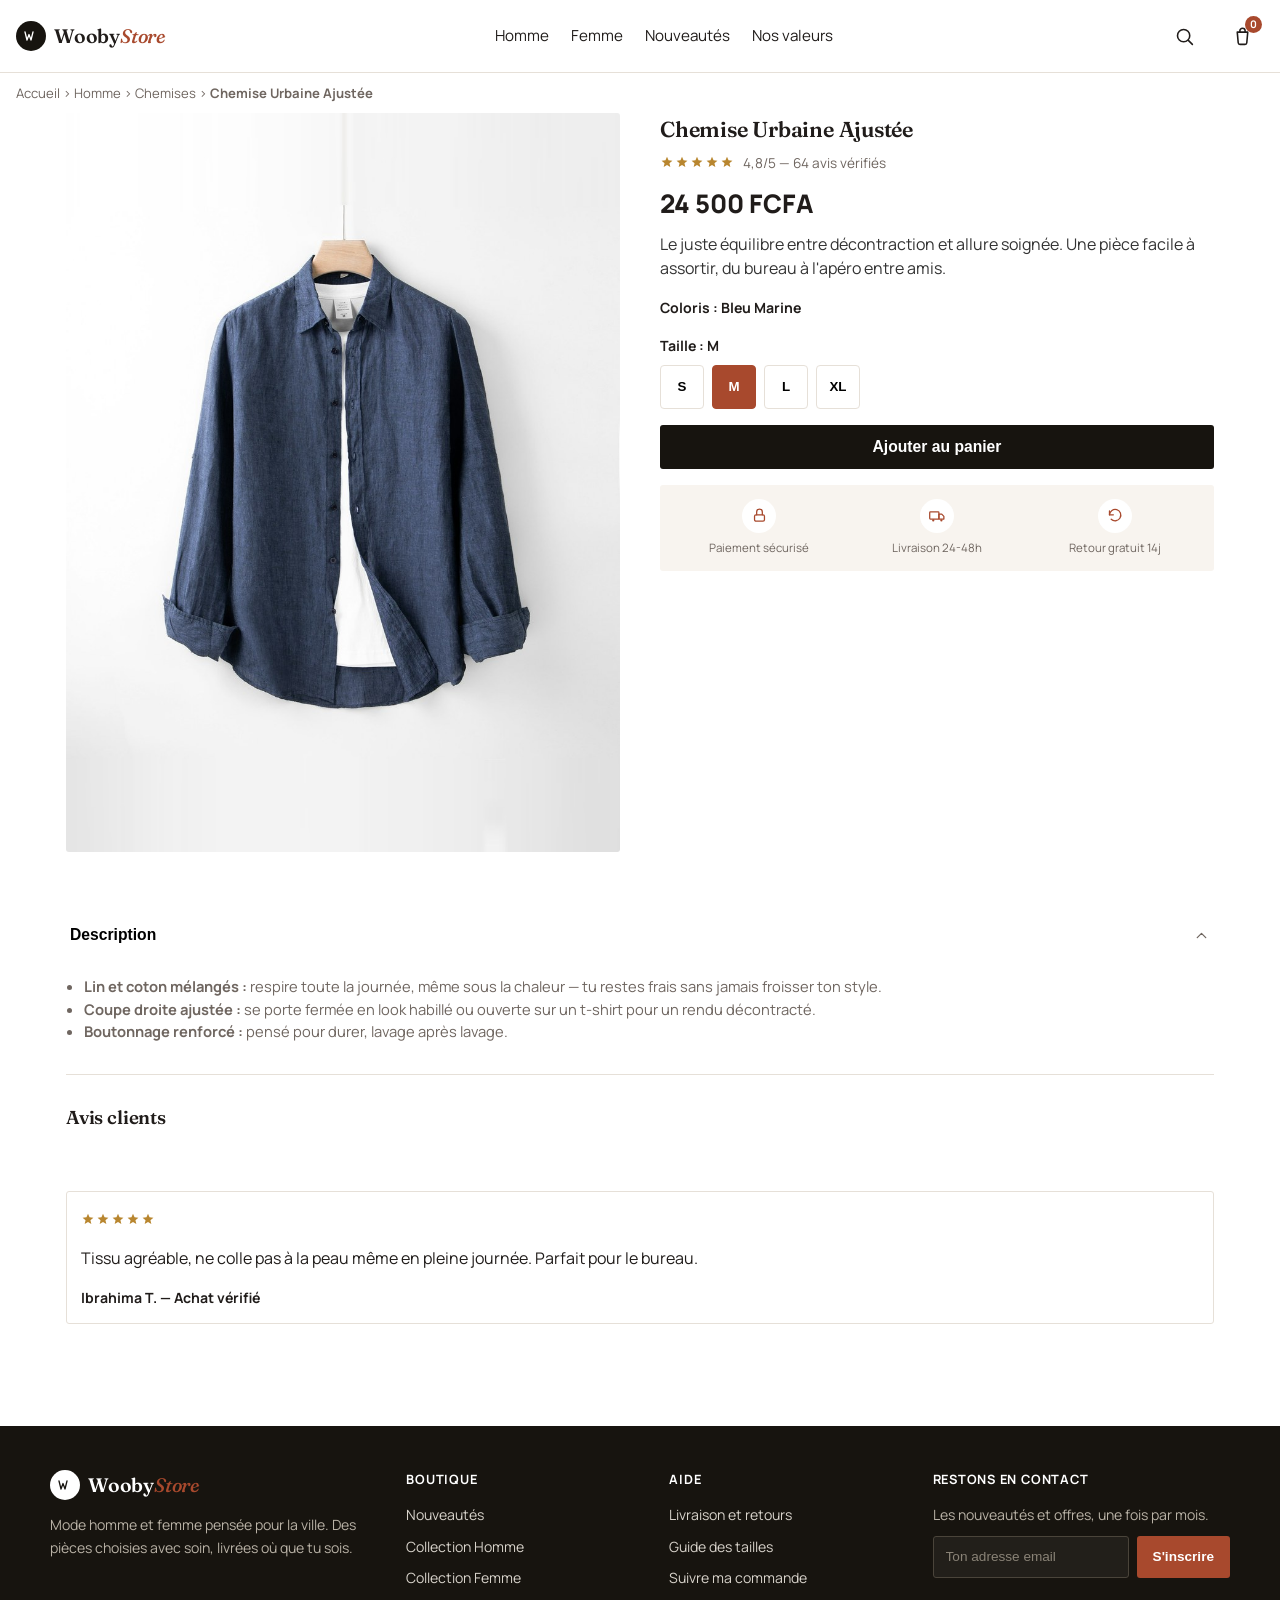
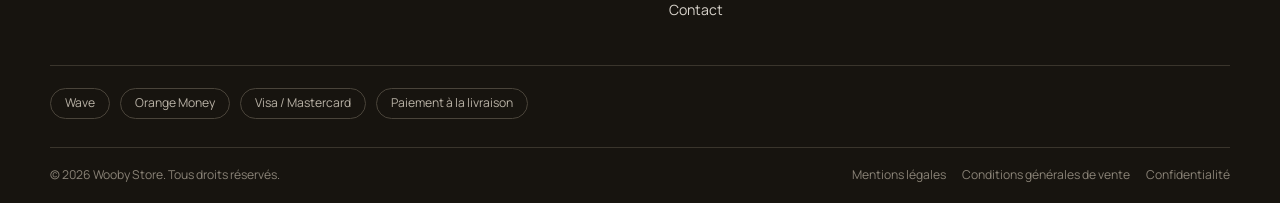
==== commit ae750395: "Remplace les photos de la chemise et des sneakers Photos sans marque visible et fidèles aux articles" ====
--- a/produit-2.html
+++ b/produit-2.html
@@ -43,7 +43,7 @@
 
     <div class="galerie">
       <div class="galerie-principale">
-        <img id="image-principale" src="images/chemise-homme.jpg" alt="Chemise Urbaine Ajustée, pliée">
+        <img id="image-principale" src="images/chemise-homme.jpg" alt="Chemise Urbaine Ajustée bleu marine sur cintre">
       </div>
     </div>
 
